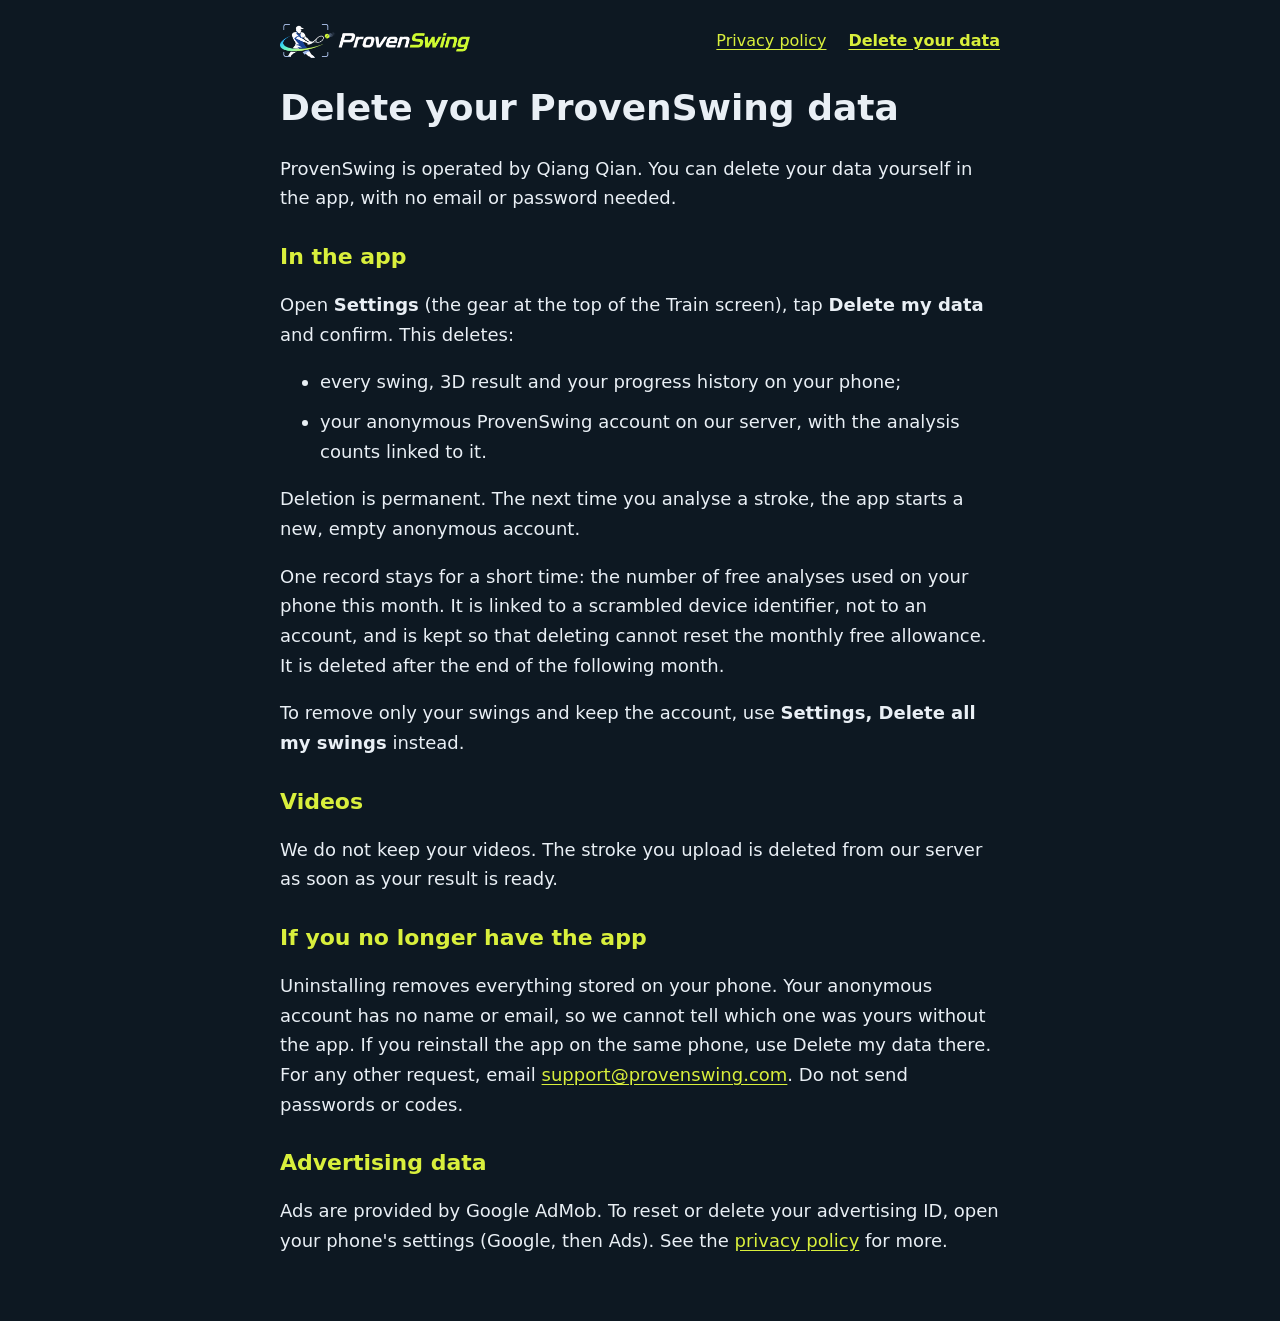
==== delete-data.html @ a96a1ce8 "ProvenSwing home page, privacy policy and data deletion page" ====
<!doctype html>
<html lang="en">
<head><meta charset="utf-8"><meta name="viewport" content="width=device-width,initial-scale=1">
<title>Delete your ProvenSwing data</title><link rel="icon" type="image/png" href="img/icon.png"><meta name="theme-color" content="#0d1822">
<link rel="stylesheet" href="policy.css"></head>
<body><main><header><a href="/"><img src="img/logo.webp" alt="ProvenSwing" width="720" height="130"></a><nav aria-label="Policy pages"><a href="privacy.html">Privacy policy</a><a href="delete-data.html" aria-current="page">Delete your data</a></nav></header>
<h1>Delete your ProvenSwing data</h1>
<p>ProvenSwing is operated by Qiang Qian. You can delete your data yourself in the app, with no email or password needed.</p>

<h2>In the app</h2>
<p>Open <strong>Settings</strong> (the gear at the top of the Train screen), tap <strong>Delete my data</strong> and confirm. This deletes:</p>
<ul>
<li>every swing, 3D result and your progress history on your phone;</li>
<li>your anonymous ProvenSwing account on our server, with the analysis counts linked to it.</li>
</ul>
<p>Deletion is permanent. The next time you analyse a stroke, the app starts a new, empty anonymous account.</p>
<p>One record stays for a short time: the number of free analyses used on your phone this month. It is linked to a scrambled device identifier, not to an account, and is kept so that deleting cannot reset the monthly free allowance. It is deleted after the end of the following month.</p>
<p>To remove only your swings and keep the account, use <strong>Settings, Delete all my swings</strong> instead.</p>

<h2>Videos</h2>
<p>We do not keep your videos. The stroke you upload is deleted from our server as soon as your result is ready.</p>

<h2>If you no longer have the app</h2>
<p>Uninstalling removes everything stored on your phone. Your anonymous account has no name or email, so we cannot tell which one was yours without the app. If you reinstall the app on the same phone, use Delete my data there. For any other request, email <a href="mailto:support@provenswing.com?subject=ProvenSwing%20data%20deletion">support@provenswing.com</a>. Do not send passwords or codes.</p>

<h2>Advertising data</h2>
<p>Ads are provided by Google AdMob. To reset or delete your advertising ID, open your phone's settings (Google, then Ads). See the <a href="privacy.html">privacy policy</a> for more.</p>
</main></body>
</html>
---- policy.css ----
body { margin: 0; background: #0d1822; color: #e9eff5; font: 18px/1.65 system-ui, -apple-system, "Segoe UI", sans-serif; }
main { max-width: 720px; margin: 0 auto; padding: 24px 16px 48px; }
header { display: flex; flex-wrap: wrap; align-items: center; justify-content: space-between; gap: 12px 24px; margin: 0 0 28px; }
header img { width: 190px; height: auto; display: block; }
nav { display: flex; flex-wrap: wrap; gap: 10px 22px; font-size: 16px; }
a { color: #d9ef3c; text-underline-offset: 3px; }
a:focus-visible { outline: 3px solid #d9ef3c; outline-offset: 4px; }
a[aria-current=page] { font-weight: 700; }
h1 { font-size: clamp(28px, 6vw, 36px); line-height: 1.2; }
h2 { color: #d9ef3c; font-size: 22px; line-height: 1.3; margin-top: 30px; }
li { margin-bottom: 10px; }
p, li, a { overflow-wrap: anywhere; }
.muted { color: #9db0c2; }
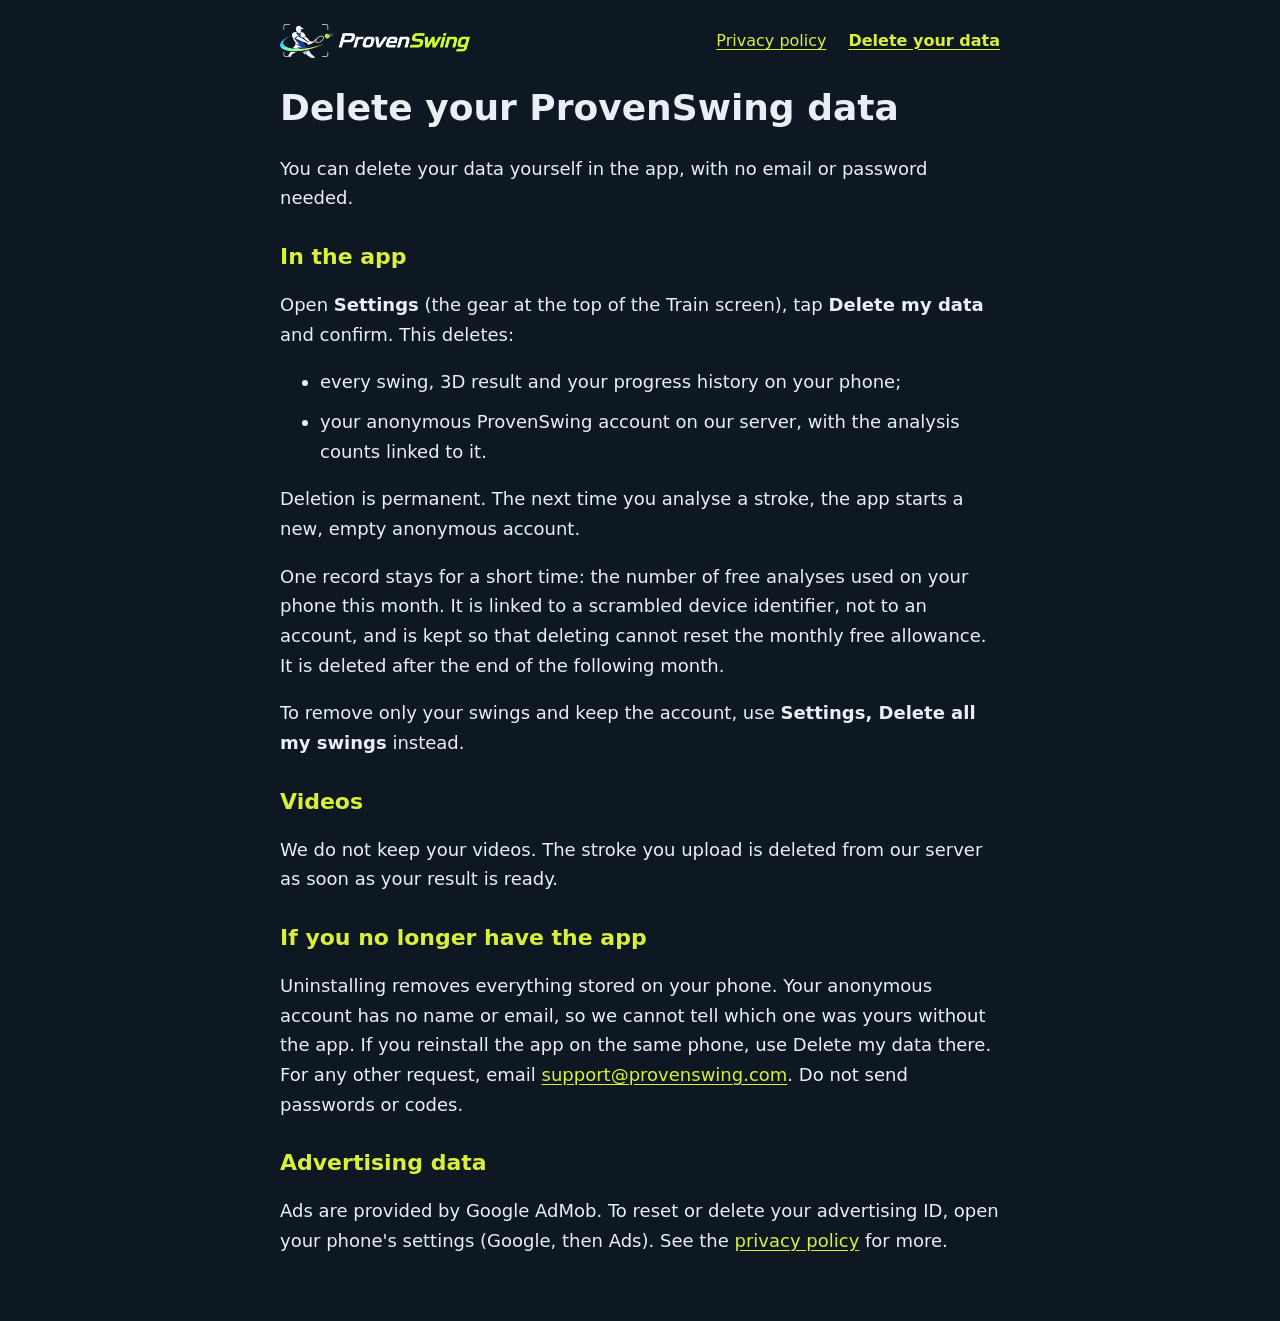
==== commit bad9a577: "Policies: no personal name; the app is used by adults, who may film children" ====
--- a/delete-data.html
+++ b/delete-data.html
@@ -5,7 +5,7 @@
 <link rel="stylesheet" href="policy.css"></head>
 <body><main><header><a href="/"><img src="img/logo.webp" alt="ProvenSwing" width="720" height="130"></a><nav aria-label="Policy pages"><a href="privacy.html">Privacy policy</a><a href="delete-data.html" aria-current="page">Delete your data</a></nav></header>
 <h1>Delete your ProvenSwing data</h1>
-<p>ProvenSwing is operated by Qiang Qian. You can delete your data yourself in the app, with no email or password needed.</p>
+<p>You can delete your data yourself in the app, with no email or password needed.</p>
 
 <h2>In the app</h2>
 <p>Open <strong>Settings</strong> (the gear at the top of the Train screen), tap <strong>Delete my data</strong> and confirm. This deletes:</p>
